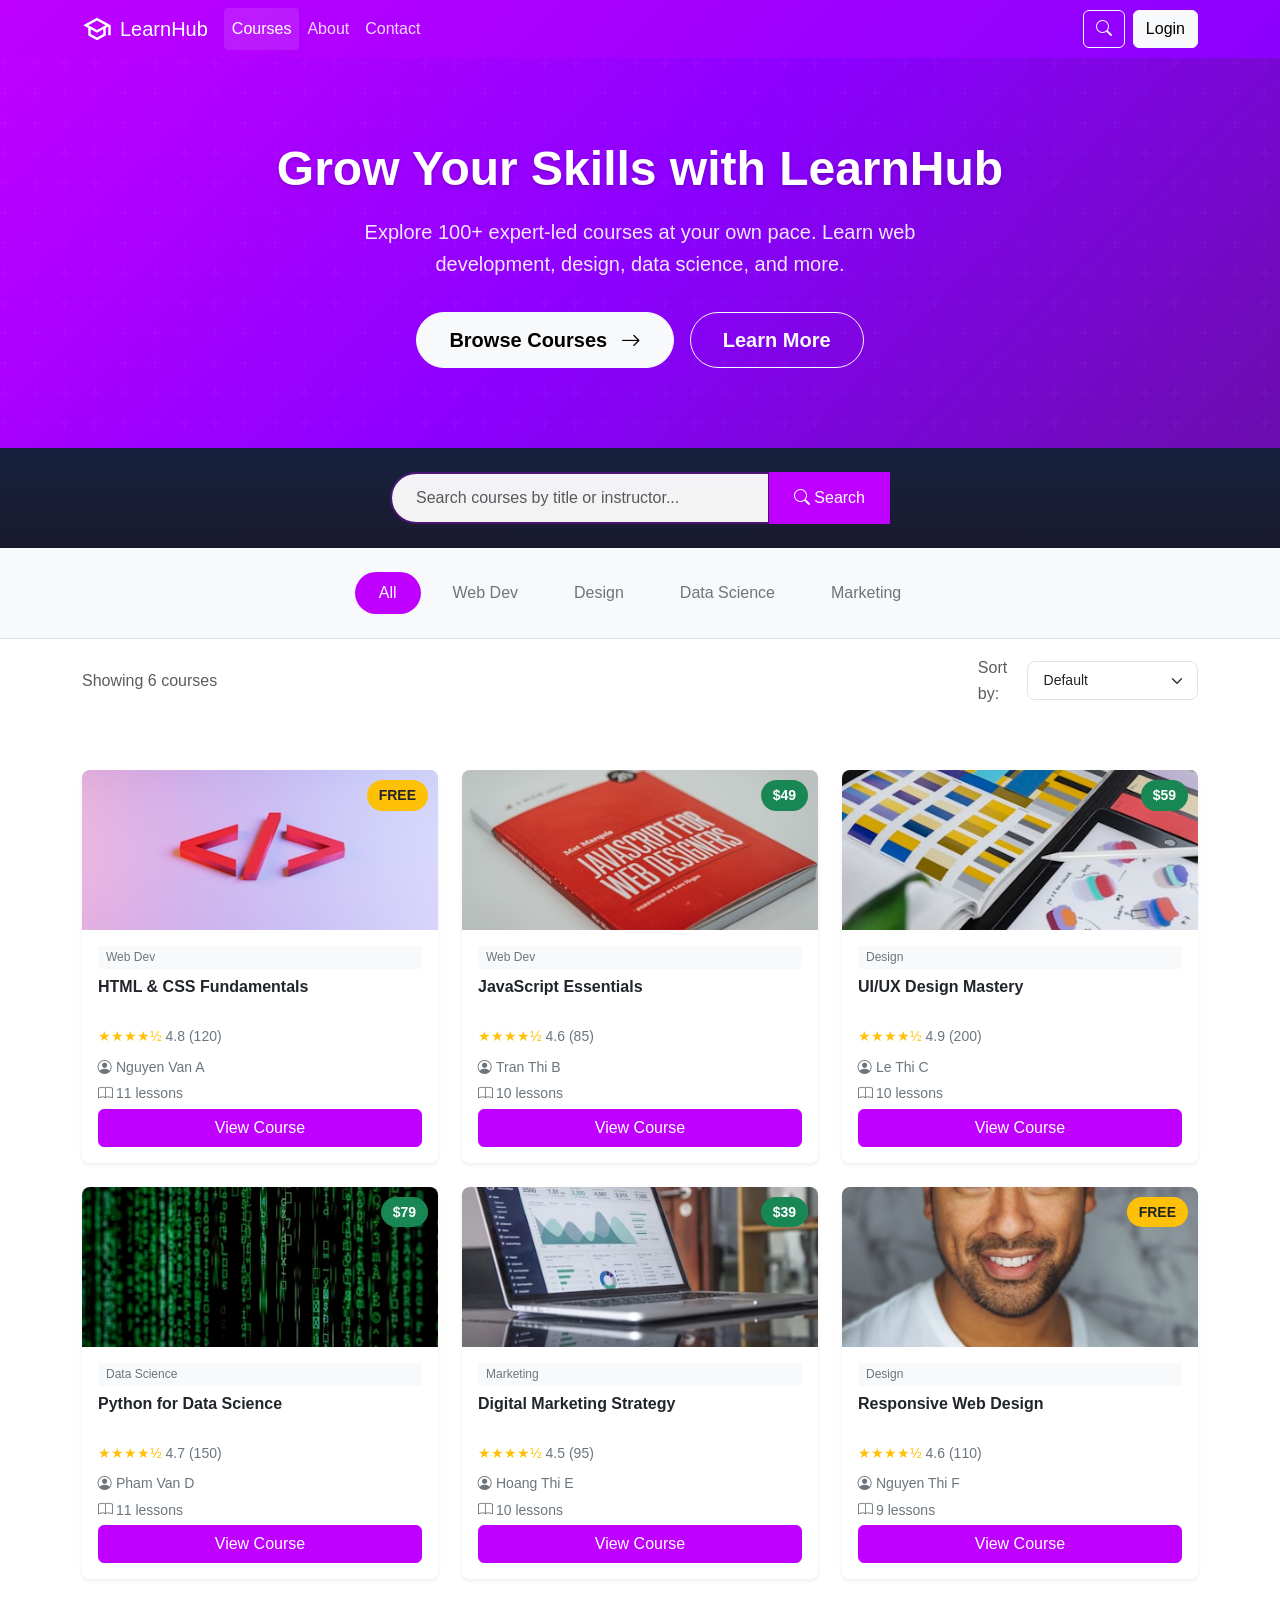
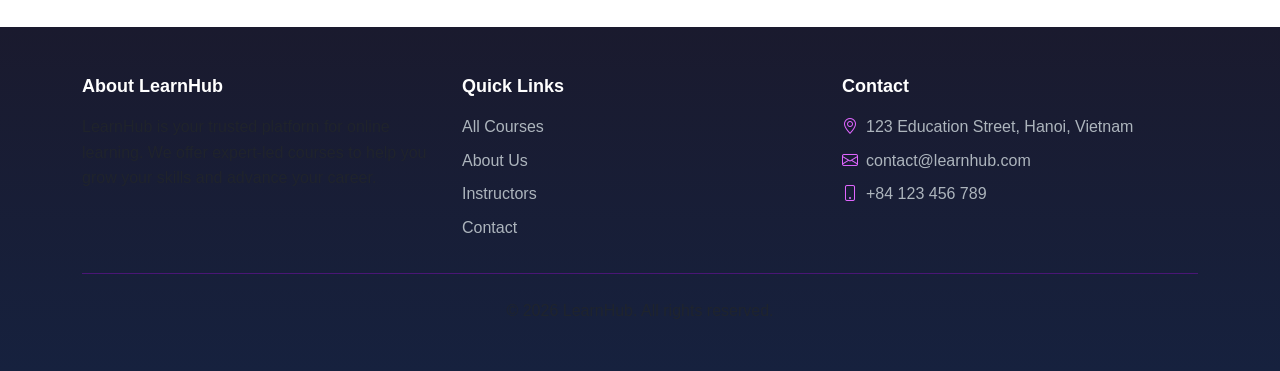
==== index.html @ 49fb9f7b "add problem 1: course list, course detail" ====
<!DOCTYPE html>
<html lang="en">
<head>
  <meta charset="UTF-8">
  <meta name="viewport" content="width=device-width, initial-scale=1.0">
  <meta name="description" content="LearnHub - Online Learning Platform. Explore expert-led courses in web development, design, data science, and marketing.">
  <title>LearnHub - Online Learning Platform</title>
  
  <!-- Bootstrap 5 CSS -->
  <link href="https://cdn.jsdelivr.net/npm/bootstrap@5.3.2/dist/css/bootstrap.min.css" rel="stylesheet">
  
  <!-- Bootstrap Icons -->
  <link href="https://cdn.jsdelivr.net/npm/bootstrap-icons@1.11.1/font/bootstrap-icons.css" rel="stylesheet">
  
  <!-- Custom Styles -->
  <link href="style.css" rel="stylesheet">
</head>
<body>
  <!-- Navbar Container -->
  <div id="navbar-container"></div>

  <!-- Main Content -->
  <main>
    <!-- Hero Section -->
    <section class="hero-section">
      <div class="container">
        <div class="row justify-content-center">
          <div class="col-lg-8 text-center hero-content">
            <h1 class="hero-title">Grow Your Skills with LearnHub</h1>
            <p class="hero-subtitle mx-auto">
              Explore 100+ expert-led courses at your own pace. Learn web development, design, data science, and more.
            </p>
            <div class="d-flex justify-content-center gap-3 flex-wrap">
              <a href="#courses" class="btn btn-light btn-lg hero-btn">
                Browse Courses <i class="bi bi-arrow-right ms-2"></i>
              </a>
              <a href="#courses" class="btn btn-outline-light btn-lg hero-btn">
                Learn More
              </a>
            </div>
          </div>
        </div>
      </div>
    </section>

    <!-- Search Bar Section -->
    <section class="search-bar-section" id="courses">
      <div class="container">
        <div class="search-input-group">
          <div class="input-group">
            <input type="text" id="search-input" class="form-control" placeholder="Search courses by title or instructor...">
            <button class="btn btn-primary btn-search" type="button" id="search-btn">
              <i class="bi bi-search"></i> Search
            </button>
            <button class="btn btn-outline-secondary hidden" type="button" id="clear-search-btn">
              <i class="bi bi-x-lg"></i>
            </button>
          </div>
        </div>
      </div>
    </section>

    <!-- Category Tabs Section -->
    <section class="category-tabs">
      <div class="container">
        <div class="d-flex justify-content-center flex-wrap gap-2" id="category-tabs">
          <button class="category-tab active" data-category="all">All</button>
          <button class="category-tab" data-category="web-dev">Web Dev</button>
          <button class="category-tab" data-category="design">Design</button>
          <button class="category-tab" data-category="data-science">Data Science</button>
          <button class="category-tab" data-category="marketing">Marketing</button>
        </div>
      </div>
    </section>

    <!-- Sort Section -->
    <section class="sort-section">
      <div class="container">
        <div class="d-flex justify-content-between align-items-center flex-wrap gap-3">
          <p class="mb-0 text-muted" id="result-count">Showing all courses</p>
          <div class="d-flex align-items-center gap-2">
            <label for="sort-select" class="text-muted">Sort by:</label>
            <select id="sort-select" class="sort-select form-select form-select-sm">
              <option value="default">Default</option>
              <option value="price-low">Price: Low to High</option>
              <option value="price-high">Price: High to Low</option>
              <option value="rating">Rating: High to Low</option>
            </select>
          </div>
        </div>
      </div>
    </section>

    <!-- Course Grid Section -->
    <section class="courses-section">
      <div class="container">
        <div class="row g-4" id="course-grid">
          <!-- Course cards will be rendered by JavaScript -->
        </div>
      </div>
    </section>
  </main>

  <!-- Footer Container -->
  <div id="footer-container"></div>

  <!-- Bootstrap 5 JS Bundle -->
  <script src="https://cdn.jsdelivr.net/npm/bootstrap@5.3.2/dist/js/bootstrap.bundle.min.js"></script>
  
  <!-- App JavaScript -->
  <script src="app.js"></script>
  
  <!-- Index Page JavaScript -->
  <script>
    // State variables for filtering and sorting
    let currentSearch = "";
    let currentCategory = "all";
    let currentSort = "default";
    let displayedCourses = [];

    // Initialize the page when DOM is ready
    document.addEventListener("DOMContentLoaded", function() {
      renderNavbar("courses");
      renderFooter();
      initializeFilters();
      renderDisplayedCourses();
    });

    // Initialize filter event listeners
    function initializeFilters() {
      const searchInput = document.getElementById("search-input");
      const searchBtn = document.getElementById("search-btn");
      const clearSearchBtn = document.getElementById("clear-search-btn");
      const sortSelect = document.getElementById("sort-select");
      const categoryTabs = document.getElementById("category-tabs");

      // Search input with live filtering
      searchInput.addEventListener("input", function() {
        currentSearch = this.value;
        clearSearchBtn.style.display = currentSearch ? "block" : "none";
        applyFilters();
      });

      // Search button click
      searchBtn.addEventListener("click", function() {
        currentSearch = searchInput.value;
        applyFilters();
      });

      // Clear search button
      clearSearchBtn.addEventListener("click", function() {
        searchInput.value = "";
        currentSearch = "";
        this.style.display = "none";
        applyFilters();
      });

      // Sort dropdown change
      sortSelect.addEventListener("change", function() {
        currentSort = this.value;
        applyFilters();
      });

      // Category tab clicks (using event delegation)
      categoryTabs.addEventListener("click", function(e) {
        const tab = e.target.closest(".category-tab");
        if (!tab) return;

        // Update active state
        categoryTabs.querySelectorAll(".category-tab").forEach(t => t.classList.remove("active"));
        tab.classList.add("active");

        // Apply filter
        currentCategory = tab.dataset.category;
        applyFilters();
      });
    }

    // Apply all filters and render courses
    function applyFilters() {
      // Filter by search
      let filtered = filterCoursesBySearch(COURSES, currentSearch);
      
      // Filter by category
      filtered = filterCoursesByCategory(filtered, currentCategory);
      
      // Sort
      filtered = sortCourses(filtered, currentSort);
      
      // Update displayed courses
      displayedCourses = filtered;
      
      // Update result count
      updateResultCount();
      
      // Render
      renderCourseGrid(displayedCourses);
    }

    // Update the result count text
    function updateResultCount() {
      const countText = document.getElementById("result-count");
      const total = displayedCourses.length;
      const word = total === 1 ? "course" : "courses";
      countText.textContent = `Showing ${total} ${word}`;
    }

    // Render courses on initial load
    function renderDisplayedCourses() {
      displayedCourses = [...COURSES];
      renderCourseGrid(displayedCourses);
      updateResultCount();
    }
  </script>
</body>
</html>
---- style.css ----
/**
 * LearnHub - Online Learning Platform
 * style.css - Shared styles for all pages
 */

/* ==================== ROOT VARIABLES ==================== */
:root {
  --lh-primary: #bf00ff;
  --lh-primary-dark: #9900cc;
  --lh-primary-light: #e066ff;
  --lh-primary-glow: rgba(191, 0, 255, 0.5);
  --lh-secondary: #6c757d;
  --lh-success: #198754;
  --lh-danger: #dc3545;
  --lh-warning: #ffc107;
  --lh-info: #0dcaf0;
  --lh-light: #f8f9fa;
  --lh-dark: #212529;
  --lh-border-radius: 0.5rem;
  --lh-shadow: 0 0.125rem 0.25rem rgba(0, 0, 0, 0.075);
  --lh-shadow-lg: 0 1rem 3rem rgba(0, 0, 0, 0.175);
  --lh-transition: all 0.3s ease-in-out;
}

/* ==================== UTILITY CLASSES ==================== */
.d-none { display: none !important; }
.hidden { display: none !important; }
.detail-banner-img { max-height: 400px; object-fit: cover; }
.card-img-fixed { height: 160px; object-fit: cover; }
.progress-bar-fill { width: 0%; }

/* ==================== BACK BUTTON ==================== */
.back-btn-container {
  background: linear-gradient(180deg, #16213e 0%, #1a1a2e 100%);
  padding: 1rem 0;
}

.back-btn {
  color: var(--lh-primary-light);
  text-decoration: none;
  font-weight: 500;
  display: inline-flex;
  align-items: center;
  gap: 0.5rem;
  transition: var(--lh-transition);
}

.back-btn:hover {
  color: white;
  text-shadow: 0 0 10px var(--lh-primary-glow);
}

.back-btn i {
  transition: transform 0.2s ease;
}

.back-btn:hover i {
  transform: translateX(-4px);
}

/* ==================== NAVBAR GRADIENT ==================== */
.navbar-gradient {
  background: linear-gradient(135deg, var(--lh-primary) 0%, #8b00ff 100%);
}

/* ==================== FOOTER GRADIENT ==================== */
.footer-gradient {
  background: linear-gradient(180deg, #1a1a2e 0%, #16213e 100%);
}

.footer-heading-accent {
  color: var(--lh-primary-light);
}

.footer-icon-accent {
  color: var(--lh-primary-light);
}

.footer-border-top {
  border-color: rgba(191, 0, 255, 0.3) !important;
}

.footer-link:hover {
  color: var(--lh-primary-light);
  padding-left: 5px;
  text-shadow: 0 0 10px var(--lh-primary-glow);
}

/* ==================== BASE STYLES ==================== */
* {
  box-sizing: border-box;
}

body {
  font-family: 'Segoe UI', Tahoma, Geneva, Verdana, sans-serif;
  line-height: 1.6;
  color: var(--lh-dark);
  background-color: #fff;
  min-height: 100vh;
  display: flex;
  flex-direction: column;
}

main {
  flex: 1;
}

/* ==================== TYPOGRAPHY ==================== */
h1, h2, h3, h4, h5, h6 {
  font-weight: 600;
  line-height: 1.3;
}

.text-primary {
  color: var(--lh-primary) !important;
}

/* ==================== NAVBAR ==================== */
.navbar-brand svg {
  fill: currentColor;
}

.navbar-dark .navbar-nav .nav-link {
  color: rgba(255, 255, 255, 0.85);
  font-weight: 500;
  transition: var(--lh-transition);
}

.navbar-dark .navbar-nav .nav-link:hover,
.navbar-dark .navbar-nav .nav-link.active {
  color: #fff;
  background-color: rgba(255, 255, 255, 0.1);
  border-radius: 0.25rem;
}

/* ==================== HERO SECTION ==================== */
.hero-section {
  background: linear-gradient(135deg, var(--lh-primary) 0%, #8b00ff 50%, #6a0dad 100%);
  color: white;
  padding: 5rem 0;
  position: relative;
  overflow: hidden;
}

.hero-section::before {
  content: '';
  position: absolute;
  top: 0;
  left: 0;
  right: 0;
  bottom: 0;
  background: url("data:image/svg+xml,%3Csvg width='60' height='60' viewBox='0 0 60 60' xmlns='http://www.w3.org/2000/svg'%3E%3Cg fill='none' fill-rule='evenodd'%3E%3Cg fill='%23ffffff' fill-opacity='0.05'%3E%3Cpath d='M36 34v-4h-2v4h-4v2h4v4h2v-4h4v-2h-4zm0-30V0h-2v4h-4v2h4v4h2V6h4V4h-4zM6 34v-4H4v4H0v2h4v4h2v-4h4v-2H6zM6 4V0H4v4H0v2h4v4h2V6h4V4H6z'/%3E%3C/g%3E%3C/g%3E%3C/svg%3E");
  opacity: 0.5;
}

.hero-content {
  position: relative;
  z-index: 1;
}

.hero-title {
  font-size: 3rem;
  font-weight: 700;
  margin-bottom: 1rem;
  text-shadow: 0 2px 4px rgba(0, 0, 0, 0.2);
}

.hero-subtitle {
  font-size: 1.25rem;
  opacity: 0.9;
  margin-bottom: 2rem;
  max-width: 600px;
}

.hero-btn {
  padding: 0.75rem 2rem;
  font-weight: 600;
  border-radius: 50px;
  transition: var(--lh-transition);
}

.hero-btn:hover {
  transform: translateY(-2px);
  box-shadow: 0 0 25px var(--lh-primary-glow), var(--lh-shadow-lg);
}

/* ==================== CATEGORY TABS ==================== */
.category-tabs {
  background-color: var(--lh-light);
  padding: 1.5rem 0;
  border-bottom: 1px solid #dee2e6;
}

.category-tab {
  border: none;
  background: transparent;
  padding: 0.5rem 1.5rem;
  font-weight: 500;
  color: var(--lh-secondary);
  cursor: pointer;
  transition: var(--lh-transition);
  border-radius: 50px;
}

.category-tab:hover {
  color: var(--lh-primary);
  background-color: rgba(191, 0, 255, 0.1);
}

.category-tab.active {
  background-color: var(--lh-primary);
  color: white;
}

/* ==================== COURSE GRID ==================== */
.courses-section {
  padding: 3rem 0;
}

/* ==================== COURSE CARD ==================== */
.course-card {
  transition: var(--lh-transition);
}

.course-card:hover {
  transform: translateY(-5px);
}

.course-card .card {
  border: none;
  border-radius: var(--lh-border-radius);
  overflow: hidden;
  transition: var(--lh-transition);
}

.course-card:hover .card {
  box-shadow: 0 0 25px var(--lh-primary-glow), var(--lh-shadow-lg) !important;
}

.course-card .card-img-wrapper {
  position: relative;
  overflow: hidden;
}

.course-card .card-img-top {
  transition: transform 0.5s ease;
}

.course-card:hover .card-img-top {
  transform: scale(1.05);
}

.price-badge {
  position: absolute;
  top: 10px;
  right: 10px;
  background-color: var(--lh-success);
  color: white;
  padding: 0.25rem 0.75rem;
  border-radius: 20px;
  font-weight: 600;
  font-size: 0.875rem;
}

.price-badge.free {
  background-color: var(--lh-warning);
  color: var(--lh-dark);
}

.category-badge {
  display: inline-block;
  background-color: var(--lh-light);
  color: var(--lh-secondary);
  padding: 0.125rem 0.5rem;
  border-radius: 4px;
  font-size: 0.75rem;
  font-weight: 500;
  margin-bottom: 0.5rem;
}

.card-title {
  min-height: 2.5rem;
  display: -webkit-box;
  -webkit-line-clamp: 2;
  -webkit-box-orient: vertical;
  overflow: hidden;
}

.rating-stars {
  color: var(--lh-warning);
  font-size: 0.875rem;
}

.rating-text {
  color: var(--lh-secondary);
  font-size: 0.875rem;
}

.instructor-text,
.lessons-text {
  font-size: 0.875rem;
  color: var(--lh-secondary);
  margin-bottom: 0.25rem;
}

/* ==================== SEARCH BAR ==================== */
.search-bar-section {
  padding: 1.5rem 0;
  background: linear-gradient(180deg, #16213e 0%, #1a1a2e 100%);
}

.search-input-group {
  max-width: 500px;
  margin: 0 auto;
}

.search-input-group .form-control {
  border-radius: 50px 0 0 50px;
  padding: 0.75rem 1.5rem;
  border: 2px solid rgba(191, 0, 255, 0.3);
  background-color: rgba(255, 255, 255, 0.95);
}

.search-input-group .form-control:focus {
  border-color: var(--lh-primary);
  box-shadow: 0 0 15px var(--lh-primary-glow);
}

.search-input-group .btn-search {
  border-radius: 0 50px 50px 0;
  padding: 0.75rem 1.5rem;
}

/* ==================== SORT DROPDOWN ==================== */
.sort-section {
  padding: 1rem 0;
}

.sort-select {
  border-radius: var(--lh-border-radius);
  padding: 0.5rem 1rem;
  border: 1px solid #dee2e6;
  cursor: pointer;
}

/* ==================== COURSE DETAIL PAGE ==================== */
.detail-banner {
  background: linear-gradient(135deg, var(--lh-dark) 0%, var(--lh-primary-dark) 100%);
  color: white;
  padding: 4rem 0 3rem;
}

.detail-title {
  font-size: 2.5rem;
  font-weight: 700;
  margin-bottom: 1rem;
}

.detail-meta {
  display: flex;
  flex-wrap: wrap;
  gap: 1.5rem;
  margin-bottom: 1rem;
}

.detail-rating {
  color: var(--lh-warning);
}

.detail-sidebar {
  position: sticky;
  top: 2rem;
}

.sidebar-card {
  border-radius: var(--lh-border-radius);
  box-shadow: var(--lh-shadow-lg);
  overflow: hidden;
}

.sidebar-card .card-img-top {
  height: 200px;
  object-fit: cover;
}

.sidebar-price {
  font-size: 2rem;
  font-weight: 700;
  color: var(--lh-primary);
}

.sidebar-features {
  list-style: none;
  padding: 0;
  margin: 0;
}

.sidebar-features li {
  padding: 0.5rem 0;
  border-bottom: 1px solid #dee2e6;
  display: flex;
  align-items: center;
}

.sidebar-features li:last-child {
  border-bottom: none;
}

.sidebar-features li i {
  margin-right: 0.5rem;
  color: var(--lh-success);
}

/* ==================== CURRICULUM ACCORDION ==================== */
.curriculum-section {
  padding: 2rem 0;
}

.accordion-item {
  border: 1px solid #dee2e6;
  margin-bottom: 0.5rem;
  border-radius: var(--lh-border-radius) !important;
}

.accordion-button {
  font-weight: 600;
  background-color: #f8f9fa;
}

.accordion-button:not(.collapsed) {
  background-color: var(--lh-primary);
  color: white;
}

.accordion-button::after {
  filter: brightness(0) invert(1);
}

.accordion-button:not(.collapsed)::after {
  filter: brightness(0) invert(1);
}

.section-complete-badge {
  background-color: var(--lh-success);
  color: white;
  padding: 0.125rem 0.5rem;
  border-radius: 4px;
  font-size: 0.75rem;
  margin-left: 0.5rem;
}

.lesson-item {
  display: flex;
  justify-content: space-between;
  align-items: center;
  padding: 0.75rem 1rem;
  border-bottom: 1px solid #f0f0f0;
}

.lesson-item:last-child {
  border-bottom: none;
}

.lesson-info {
  display: flex;
  align-items: center;
  gap: 0.75rem;
}

.lesson-checkbox {
  width: 1.25rem;
  height: 1.25rem;
  cursor: pointer;
}

.lesson-duration {
  color: var(--lh-secondary);
  font-size: 0.875rem;
}

/* ==================== WHAT YOU'LL LEARN ==================== */
.learning-outcomes {
  padding: 2rem 0;
}

.learning-list {
  list-style: none;
  padding: 0;
  margin: 0;
  display: grid;
  grid-template-columns: repeat(auto-fit, minmax(250px, 1fr));
  gap: 0.75rem;
}

.learning-list li {
  display: flex;
  align-items: flex-start;
  gap: 0.5rem;
}

.learning-list li i {
  color: var(--lh-success);
  margin-top: 0.25rem;
  flex-shrink: 0;
}

/* ==================== PROGRESS BAR ==================== */
.progress-section {
  padding: 1rem 0;
  background-color: var(--lh-light);
  border-radius: var(--lh-border-radius);
  margin-bottom: 1rem;
}

.progress-label {
  font-weight: 600;
  margin-bottom: 0.5rem;
}

.progress-bar-track {
  height: 10px;
  background-color: #dee2e6;
  border-radius: 5px;
  overflow: hidden;
}

.progress-bar-fill {
  height: 100%;
  background: linear-gradient(90deg, var(--lh-primary) 0%, var(--lh-info) 100%);
  border-radius: 5px;
  transition: width 0.5s ease;
}

/* ==================== QUIZ SECTION ==================== */
.quiz-section {
  padding: 1rem;
  background-color: #f8f9fa;
  border-radius: var(--lh-border-radius);
  margin-top: 1rem;
}

.quiz-question {
  margin-bottom: 1.5rem;
  padding-bottom: 1rem;
  border-bottom: 1px solid #dee2e6;
}

.quiz-question:last-child {
  border-bottom: none;
  margin-bottom: 0;
  padding-bottom: 0;
}

.quiz-question h5 {
  margin-bottom: 1rem;
}

.quiz-option {
  display: flex;
  align-items: center;
  padding: 0.75rem;
  margin-bottom: 0.5rem;
  background-color: white;
  border: 2px solid #dee2e6;
  border-radius: var(--lh-border-radius);
  cursor: pointer;
  transition: var(--lh-transition);
}

.quiz-option:hover {
  border-color: var(--lh-primary);
}

.quiz-option.selected {
  border-color: var(--lh-primary);
  background-color: rgba(13, 110, 253, 0.05);
}

.quiz-option.correct {
  border-color: var(--lh-success);
  background-color: rgba(25, 135, 84, 0.1);
}

.quiz-option.incorrect {
  border-color: var(--lh-danger);
  background-color: rgba(220, 53, 69, 0.1);
}

.quiz-result {
  padding: 1rem;
  border-radius: var(--lh-border-radius);
  margin-top: 1rem;
}

.quiz-result.pass {
  background-color: rgba(25, 135, 84, 0.1);
  color: var(--lh-success);
  border: 1px solid var(--lh-success);
}

.quiz-result.fail {
  background-color: rgba(220, 53, 69, 0.1);
  color: var(--lh-danger);
  border: 1px solid var(--lh-danger);
}

/* ==================== FOOTER ==================== */
.site-footer {
  margin-top: auto;
}

.footer-heading {
  font-size: 1.125rem;
  font-weight: 600;
  margin-bottom: 1rem;
  color: white;
}

.footer-links {
  list-style: none;
  padding: 0;
  margin: 0;
}

.footer-links li {
  margin-bottom: 0.5rem;
}

.site-footer a {
  color: #adb5bd;
  text-decoration: none;
  transition: var(--lh-transition);
}

.site-footer a:hover {
  color: var(--lh-primary-light);
  padding-left: 5px;
  text-shadow: 0 0 10px var(--lh-primary-glow);
}

.footer-contact li {
  color: #adb5bd;
}

.footer-contact li {
  margin-bottom: 0.5rem;
}

.footer-bottom {
  border-top: 1px solid rgba(255, 255, 255, 0.1);
}

/* ==================== TOAST NOTIFICATION ==================== */
.toast-notification {
  position: fixed;
  bottom: 20px;
  right: 20px;
  padding: 1rem 1.5rem;
  border-radius: var(--lh-border-radius);
  color: white;
  font-weight: 500;
  z-index: 9999;
  opacity: 0;
  transform: translateY(20px);
  transition: all 0.3s ease;
}

.toast-notification.show {
  opacity: 1;
  transform: translateY(0);
}

.toast-notification.toast-success {
  background-color: var(--lh-success);
}

.toast-notification.toast-error {
  background-color: var(--lh-danger);
}

.toast-notification.toast-info {
  background-color: var(--lh-info);
}

/* ==================== ADMIN PAGE ==================== */
.admin-sidebar {
  min-height: 100vh;
  background-color: var(--lh-dark);
  color: white;
}

.sidebar-menu {
  list-style: none;
  padding: 0;
  margin: 0;
}

.sidebar-menu li {
  padding: 0.75rem 1rem;
  cursor: pointer;
  transition: var(--lh-transition);
  display: flex;
  align-items: center;
  gap: 0.75rem;
}

.sidebar-menu li:hover {
  background-color: rgba(255, 255, 255, 0.1);
}

.sidebar-menu li.active {
  background-color: var(--lh-primary);
}

.admin-header {
  background-color: white;
  border-bottom: 1px solid #dee2e6;
  padding: 1rem 0;
}

.admin-table th {
  font-weight: 600;
  background-color: var(--lh-light);
}

.admin-table td {
  vertical-align: middle;
}

.status-badge {
  padding: 0.25rem 0.75rem;
  border-radius: 20px;
  font-size: 0.75rem;
  font-weight: 600;
}

.status-badge.published {
  background-color: rgba(25, 135, 84, 0.1);
  color: var(--lh-success);
}

.status-badge.draft {
  background-color: rgba(108, 117, 125, 0.1);
  color: var(--lh-secondary);
}

.action-btns {
  display: flex;
  gap: 0.5rem;
}

.action-btns button {
  padding: 0.375rem 0.75rem;
  border: none;
  border-radius: 4px;
  cursor: pointer;
  transition: var(--lh-transition);
}

.action-btns .btn-edit {
  background-color: var(--lh-info);
  color: white;
}

.action-btns .btn-edit:hover {
  background-color: #0aa2c0;
}

.action-btns .btn-delete {
  background-color: var(--lh-danger);
  color: white;
}

.action-btns .btn-delete:hover {
  background-color: #bb2d3b;
}

/* ==================== MODAL ==================== */
.modal-header {
  background-color: var(--lh-primary);
  color: white;
}

.modal-header .btn-close {
  filter: brightness(0) invert(1);
}

/* ==================== RESPONSIVE STYLES ==================== */
@media (max-width: 991.98px) {
  .hero-title {
    font-size: 2.5rem;
  }

  .detail-title {
    font-size: 2rem;
  }

  .detail-sidebar {
    position: static;
    margin-top: 2rem;
  }
}

@media (max-width: 767.98px) {
  .hero-section {
    padding: 3rem 0;
  }

  .hero-title {
    font-size: 2rem;
  }

  .hero-subtitle {
    font-size: 1rem;
  }

  .hero-btn {
    padding: 0.625rem 1.5rem;
    font-size: 0.875rem;
  }

  .detail-meta {
    flex-direction: column;
    gap: 0.5rem;
  }

  .learning-list {
    grid-template-columns: 1fr;
  }

  .admin-sidebar {
    min-height: auto;
  }
}

@media (max-width: 575.98px) {
  .hero-section {
    padding: 2rem 0;
  }

  .hero-title {
    font-size: 1.75rem;
  }

  .detail-title {
    font-size: 1.5rem;
  }

  .category-tabs {
    overflow-x: auto;
    flex-wrap: nowrap;
    -webkit-overflow-scrolling: touch;
    padding-bottom: 1rem;
  }

  .category-tab {
    white-space: nowrap;
    padding: 0.5rem 1rem;
  }

  .sidebar-price {
    font-size: 1.5rem;
  }
}

/* ==================== UTILITY CLASSES ==================== */
.border-primary {
  border-color: var(--lh-primary) !important;
}

.bg-primary {
  background-color: var(--lh-primary) !important;
}

.btn-primary {
  background-color: var(--lh-primary);
  border-color: var(--lh-primary);
}

.btn-primary:hover {
  background-color: var(--lh-primary-dark);
  border-color: var(--lh-primary-dark);
}
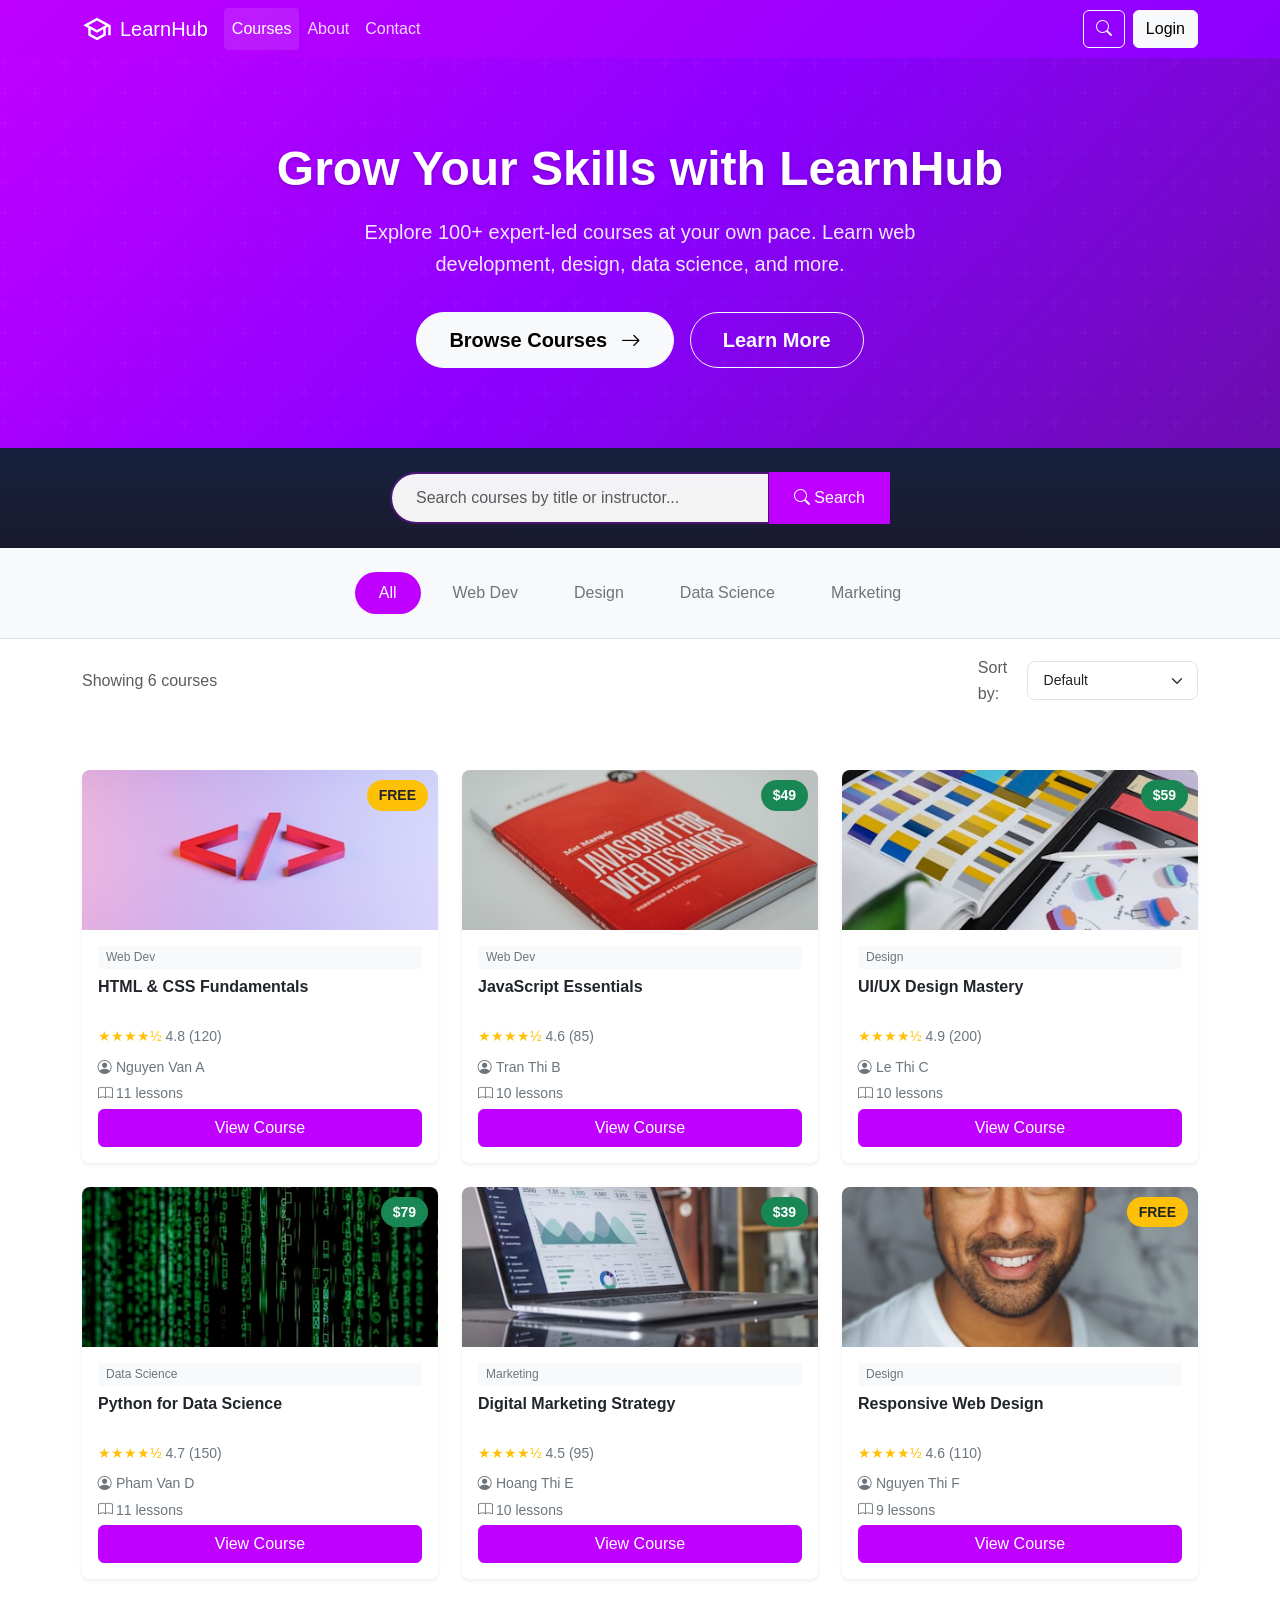
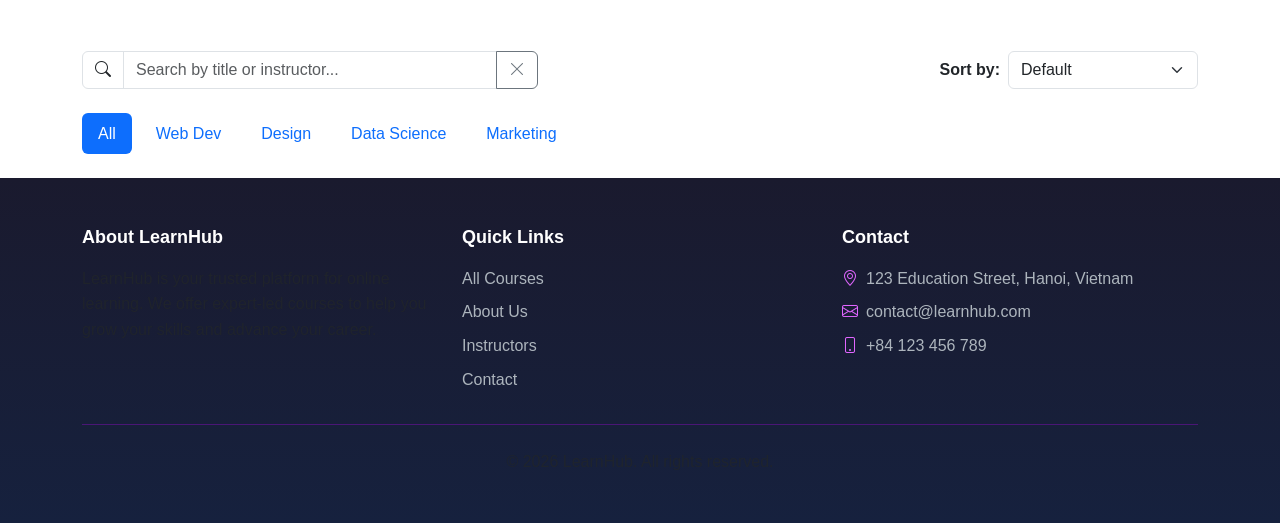
==== commit c8d9ea01: "problem 2" ====
--- a/index.html
+++ b/index.html
@@ -1,216 +1,337 @@
-<!DOCTYPE html>
+<!doctype html>
 <html lang="en">
-<head>
-  <meta charset="UTF-8">
-  <meta name="viewport" content="width=device-width, initial-scale=1.0">
-  <meta name="description" content="LearnHub - Online Learning Platform. Explore expert-led courses in web development, design, data science, and marketing.">
-  <title>LearnHub - Online Learning Platform</title>
-  
-  <!-- Bootstrap 5 CSS -->
-  <link href="https://cdn.jsdelivr.net/npm/bootstrap@5.3.2/dist/css/bootstrap.min.css" rel="stylesheet">
-  
-  <!-- Bootstrap Icons -->
-  <link href="https://cdn.jsdelivr.net/npm/bootstrap-icons@1.11.1/font/bootstrap-icons.css" rel="stylesheet">
-  
-  <!-- Custom Styles -->
-  <link href="style.css" rel="stylesheet">
-</head>
-<body>
-  <!-- Navbar Container -->
-  <div id="navbar-container"></div>
-
-  <!-- Main Content -->
-  <main>
-    <!-- Hero Section -->
-    <section class="hero-section">
-      <div class="container">
-        <div class="row justify-content-center">
-          <div class="col-lg-8 text-center hero-content">
-            <h1 class="hero-title">Grow Your Skills with LearnHub</h1>
-            <p class="hero-subtitle mx-auto">
-              Explore 100+ expert-led courses at your own pace. Learn web development, design, data science, and more.
-            </p>
-            <div class="d-flex justify-content-center gap-3 flex-wrap">
-              <a href="#courses" class="btn btn-light btn-lg hero-btn">
-                Browse Courses <i class="bi bi-arrow-right ms-2"></i>
-              </a>
-              <a href="#courses" class="btn btn-outline-light btn-lg hero-btn">
-                Learn More
-              </a>
-            </div>
-          </div>
-        </div>
-      </div>
-    </section>
-
-    <!-- Search Bar Section -->
-    <section class="search-bar-section" id="courses">
-      <div class="container">
-        <div class="search-input-group">
-          <div class="input-group">
-            <input type="text" id="search-input" class="form-control" placeholder="Search courses by title or instructor...">
-            <button class="btn btn-primary btn-search" type="button" id="search-btn">
-              <i class="bi bi-search"></i> Search
-            </button>
-            <button class="btn btn-outline-secondary hidden" type="button" id="clear-search-btn">
-              <i class="bi bi-x-lg"></i>
-            </button>
-          </div>
-        </div>
-      </div>
-    </section>
-
-    <!-- Category Tabs Section -->
-    <section class="category-tabs">
-      <div class="container">
-        <div class="d-flex justify-content-center flex-wrap gap-2" id="category-tabs">
-          <button class="category-tab active" data-category="all">All</button>
-          <button class="category-tab" data-category="web-dev">Web Dev</button>
-          <button class="category-tab" data-category="design">Design</button>
-          <button class="category-tab" data-category="data-science">Data Science</button>
-          <button class="category-tab" data-category="marketing">Marketing</button>
-        </div>
-      </div>
-    </section>
-
-    <!-- Sort Section -->
-    <section class="sort-section">
-      <div class="container">
-        <div class="d-flex justify-content-between align-items-center flex-wrap gap-3">
-          <p class="mb-0 text-muted" id="result-count">Showing all courses</p>
-          <div class="d-flex align-items-center gap-2">
-            <label for="sort-select" class="text-muted">Sort by:</label>
-            <select id="sort-select" class="sort-select form-select form-select-sm">
-              <option value="default">Default</option>
-              <option value="price-low">Price: Low to High</option>
-              <option value="price-high">Price: High to Low</option>
-              <option value="rating">Rating: High to Low</option>
-            </select>
-          </div>
-        </div>
-      </div>
-    </section>
-
-    <!-- Course Grid Section -->
-    <section class="courses-section">
-      <div class="container">
-        <div class="row g-4" id="course-grid">
-          <!-- Course cards will be rendered by JavaScript -->
-        </div>
-      </div>
-    </section>
-  </main>
-
-  <!-- Footer Container -->
-  <div id="footer-container"></div>
-
-  <!-- Bootstrap 5 JS Bundle -->
-  <script src="https://cdn.jsdelivr.net/npm/bootstrap@5.3.2/dist/js/bootstrap.bundle.min.js"></script>
-  
-  <!-- App JavaScript -->
-  <script src="app.js"></script>
-  
-  <!-- Index Page JavaScript -->
-  <script>
-    // State variables for filtering and sorting
-    let currentSearch = "";
-    let currentCategory = "all";
-    let currentSort = "default";
-    let displayedCourses = [];
-
-    // Initialize the page when DOM is ready
-    document.addEventListener("DOMContentLoaded", function() {
-      renderNavbar("courses");
-      renderFooter();
-      initializeFilters();
-      renderDisplayedCourses();
-    });
-
-    // Initialize filter event listeners
-    function initializeFilters() {
-      const searchInput = document.getElementById("search-input");
-      const searchBtn = document.getElementById("search-btn");
-      const clearSearchBtn = document.getElementById("clear-search-btn");
-      const sortSelect = document.getElementById("sort-select");
-      const categoryTabs = document.getElementById("category-tabs");
-
-      // Search input with live filtering
-      searchInput.addEventListener("input", function() {
-        currentSearch = this.value;
-        clearSearchBtn.style.display = currentSearch ? "block" : "none";
-        applyFilters();
+  <head>
+    <meta charset="UTF-8" />
+    <meta name="viewport" content="width=device-width, initial-scale=1.0" />
+    <meta
+      name="description"
+      content="LearnHub - Online Learning Platform. Explore expert-led courses in web development, design, data science, and marketing."
+    />
+    <title>LearnHub - Online Learning Platform</title>
+
+    <!-- Bootstrap 5 CSS -->
+    <link
+      href="https://cdn.jsdelivr.net/npm/bootstrap@5.3.2/dist/css/bootstrap.min.css"
+      rel="stylesheet"
+    />
+
+    <!-- Bootstrap Icons -->
+    <link
+      href="https://cdn.jsdelivr.net/npm/bootstrap-icons@1.11.1/font/bootstrap-icons.css"
+      rel="stylesheet"
+    />
+
+    <!-- Custom Styles -->
+    <link href="style.css" rel="stylesheet" />
+  </head>
+  <body>
+    <!-- Navbar Container -->
+    <div id="navbar-container"></div>
+
+    <!-- Main Content -->
+    <main>
+      <!-- Hero Section -->
+      <section class="hero-section">
+        <div class="container">
+          <div class="row justify-content-center">
+            <div class="col-lg-8 text-center hero-content">
+              <h1 class="hero-title">Grow Your Skills with LearnHub</h1>
+              <p class="hero-subtitle mx-auto">
+                Explore 100+ expert-led courses at your own pace. Learn web
+                development, design, data science, and more.
+              </p>
+              <div class="d-flex justify-content-center gap-3 flex-wrap">
+                <a href="#courses" class="btn btn-light btn-lg hero-btn">
+                  Browse Courses <i class="bi bi-arrow-right ms-2"></i>
+                </a>
+                <a
+                  href="#courses"
+                  class="btn btn-outline-light btn-lg hero-btn"
+                >
+                  Learn More
+                </a>
+              </div>
+            </div>
+          </div>
+        </div>
+      </section>
+
+      <!-- Search Bar Section -->
+      <section class="search-bar-section" id="courses">
+        <div class="container">
+          <div class="search-input-group">
+            <div class="input-group">
+              <input
+                type="text"
+                id="search-input"
+                class="form-control"
+                placeholder="Search courses by title or instructor..."
+              />
+              <button
+                class="btn btn-primary btn-search"
+                type="button"
+                id="search-btn"
+              >
+                <i class="bi bi-search"></i> Search
+              </button>
+              <button
+                class="btn btn-outline-secondary hidden"
+                type="button"
+                id="clear-search-btn"
+              >
+                <i class="bi bi-x-lg"></i>
+              </button>
+            </div>
+          </div>
+        </div>
+      </section>
+
+      <!-- Category Tabs Section -->
+      <section class="category-tabs">
+        <div class="container">
+          <div
+            class="d-flex justify-content-center flex-wrap gap-2"
+            id="category-tabs"
+          >
+            <button class="category-tab active" data-category="all">All</button>
+            <button class="category-tab" data-category="web-dev">
+              Web Dev
+            </button>
+            <button class="category-tab" data-category="design">Design</button>
+            <button class="category-tab" data-category="data-science">
+              Data Science
+            </button>
+            <button class="category-tab" data-category="marketing">
+              Marketing
+            </button>
+          </div>
+        </div>
+      </section>
+
+      <!-- Sort Section -->
+      <section class="sort-section">
+        <div class="container">
+          <div
+            class="d-flex justify-content-between align-items-center flex-wrap gap-3"
+          >
+            <p class="mb-0 text-muted" id="result-count">Showing all courses</p>
+            <div class="d-flex align-items-center gap-2">
+              <label for="sort-select" class="text-muted">Sort by:</label>
+              <select
+                id="sort-select"
+                class="sort-select form-select form-select-sm"
+              >
+                <option value="default">Default</option>
+                <option value="price-low">Price: Low to High</option>
+                <option value="price-high">Price: High to Low</option>
+                <option value="rating">Rating: High to Low</option>
+              </select>
+            </div>
+          </div>
+        </div>
+      </section>
+
+      <!-- Course Grid Section -->
+      <section class="courses-section">
+        <div class="container">
+          <div class="row g-4" id="course-grid">
+            <!-- Course cards will be rendered by JavaScript -->
+          </div>
+        </div>
+      </section>
+
+      <!-- Search, Filter Tabs & Sort Controls -->
+      <section class="container my-4">
+        <div class="row g-3 align-items-center mb-4">
+          <!-- 1. Live Search Input -->
+          <div class="col-md-6 col-lg-5">
+            <div class="input-group">
+              <span class="input-group-text bg-white"
+                ><i class="bi bi-search"></i
+              ></span>
+              <input
+                type="text"
+                id="searchInput"
+                class="form-control"
+                placeholder="Search by title or instructor..."
+                aria-label="Search courses"
+              />
+              <button
+                class="btn btn-outline-secondary"
+                type="button"
+                id="clearSearchBtn"
+                title="Clear search"
+              >
+                <i class="bi bi-x-lg"></i>
+              </button>
+            </div>
+          </div>
+
+          <!-- 2. Sort Dropdown -->
+          <div class="col-md-6 col-lg-3 ms-auto text-md-end">
+            <div class="d-flex align-items-center justify-content-md-end gap-2">
+              <label
+                for="sortSelect"
+                class="form-label mb-0 text-nowrap fw-semibold"
+                >Sort by:</label
+              >
+              <select id="sortSelect" class="form-select w-auto">
+                <option value="default" selected>Default</option>
+                <option value="price-asc">Price: Low to High</option>
+                <option value="price-desc">Price: High to Low</option>
+                <option value="rating-desc">Rating: High to Low</option>
+              </select>
+            </div>
+          </div>
+        </div>
+
+        <!-- 3. Category Filter Tabs -->
+        <ul class="nav nav-pills mb-4 gap-2" id="categoryTabs">
+          <li class="nav-item">
+            <button class="nav-link active" data-category="All">All</button>
+          </li>
+          <li class="nav-item">
+            <button class="nav-link" data-category="Web Dev">Web Dev</button>
+          </li>
+          <li class="nav-item">
+            <button class="nav-link" data-category="Design">Design</button>
+          </li>
+          <li class="nav-item">
+            <button class="nav-link" data-category="Data Science">
+              Data Science
+            </button>
+          </li>
+          <li class="nav-item">
+            <button class="nav-link" data-category="Marketing">
+              Marketing
+            </button>
+          </li>
+        </ul>
+
+        <!-- Course Grid Container & No Results Message -->
+        <div class="row g-4" id="courseGrid"></div>
+        <div id="noResults" class="text-center py-5 d-none">
+          <i class="bi bi-search fs-1 text-muted"></i>
+          <h4 class="mt-3 text-muted">No courses found</h4>
+          <p class="text-muted">
+            Try adjusting your search or category filter criteria.
+          </p>
+        </div>
+      </section>
+    </main>
+
+    <!-- Footer Container -->
+    <div id="footer-container"></div>
+
+    <!-- Bootstrap 5 JS Bundle -->
+    <script src="https://cdn.jsdelivr.net/npm/bootstrap@5.3.2/dist/js/bootstrap.bundle.min.js"></script>
+
+    <!-- App JavaScript -->
+    <script src="app.js"></script>
+
+    <!-- Index Page JavaScript -->
+    <script>
+      // State variables for filtering and sorting
+      let currentSearch = '';
+      let currentCategory = 'all';
+      let currentSort = 'default';
+      let displayedCourses = [];
+
+      // Initialize the page when DOM is ready
+      document.addEventListener('DOMContentLoaded', function () {
+        renderNavbar('courses');
+        renderFooter();
+        initializeFilters();
+        renderDisplayedCourses();
       });
 
-      // Search button click
-      searchBtn.addEventListener("click", function() {
-        currentSearch = searchInput.value;
-        applyFilters();
-      });
-
-      // Clear search button
-      clearSearchBtn.addEventListener("click", function() {
-        searchInput.value = "";
-        currentSearch = "";
-        this.style.display = "none";
-        applyFilters();
-      });
-
-      // Sort dropdown change
-      sortSelect.addEventListener("change", function() {
-        currentSort = this.value;
-        applyFilters();
-      });
-
-      // Category tab clicks (using event delegation)
-      categoryTabs.addEventListener("click", function(e) {
-        const tab = e.target.closest(".category-tab");
-        if (!tab) return;
-
-        // Update active state
-        categoryTabs.querySelectorAll(".category-tab").forEach(t => t.classList.remove("active"));
-        tab.classList.add("active");
-
-        // Apply filter
-        currentCategory = tab.dataset.category;
-        applyFilters();
-      });
-    }
-
-    // Apply all filters and render courses
-    function applyFilters() {
-      // Filter by search
-      let filtered = filterCoursesBySearch(COURSES, currentSearch);
-      
-      // Filter by category
-      filtered = filterCoursesByCategory(filtered, currentCategory);
-      
-      // Sort
-      filtered = sortCourses(filtered, currentSort);
-      
-      // Update displayed courses
-      displayedCourses = filtered;
-      
-      // Update result count
-      updateResultCount();
-      
-      // Render
-      renderCourseGrid(displayedCourses);
-    }
-
-    // Update the result count text
-    function updateResultCount() {
-      const countText = document.getElementById("result-count");
-      const total = displayedCourses.length;
-      const word = total === 1 ? "course" : "courses";
-      countText.textContent = `Showing ${total} ${word}`;
-    }
-
-    // Render courses on initial load
-    function renderDisplayedCourses() {
-      displayedCourses = [...COURSES];
-      renderCourseGrid(displayedCourses);
-      updateResultCount();
-    }
-  </script>
-</body>
+      // Initialize filter event listeners
+      function initializeFilters() {
+        const searchInput = document.getElementById('search-input');
+        const searchBtn = document.getElementById('search-btn');
+        const clearSearchBtn = document.getElementById('clear-search-btn');
+        const sortSelect = document.getElementById('sort-select');
+        const categoryTabs = document.getElementById('category-tabs');
+
+        // Search input with live filtering
+        searchInput.addEventListener('input', function () {
+          currentSearch = this.value;
+          clearSearchBtn.style.display = currentSearch ? 'block' : 'none';
+          applyFilters();
+        });
+
+        // Search button click
+        searchBtn.addEventListener('click', function () {
+          currentSearch = searchInput.value;
+          applyFilters();
+        });
+
+        // Clear search button
+        clearSearchBtn.addEventListener('click', function () {
+          searchInput.value = '';
+          currentSearch = '';
+          this.style.display = 'none';
+          applyFilters();
+        });
+
+        // Sort dropdown change
+        sortSelect.addEventListener('change', function () {
+          currentSort = this.value;
+          applyFilters();
+        });
+
+        // Category tab clicks (using event delegation)
+        categoryTabs.addEventListener('click', function (e) {
+          const tab = e.target.closest('.category-tab');
+          if (!tab) return;
+
+          // Update active state
+          categoryTabs
+            .querySelectorAll('.category-tab')
+            .forEach((t) => t.classList.remove('active'));
+          tab.classList.add('active');
+
+          // Apply filter
+          currentCategory = tab.dataset.category;
+          applyFilters();
+        });
+      }
+
+      // Apply all filters and render courses
+      function applyFilters() {
+        // Filter by search
+        let filtered = filterCoursesBySearch(COURSES, currentSearch);
+
+        // Filter by category
+        filtered = filterCoursesByCategory(filtered, currentCategory);
+
+        // Sort
+        filtered = sortCourses(filtered, currentSort);
+
+        // Update displayed courses
+        displayedCourses = filtered;
+
+        // Update result count
+        updateResultCount();
+
+        // Render
+        renderCourseGrid(displayedCourses);
+      }
+
+      // Update the result count text
+      function updateResultCount() {
+        const countText = document.getElementById('result-count');
+        const total = displayedCourses.length;
+        const word = total === 1 ? 'course' : 'courses';
+        countText.textContent = `Showing ${total} ${word}`;
+      }
+
+      // Render courses on initial load
+      function renderDisplayedCourses() {
+        displayedCourses = [...COURSES];
+        renderCourseGrid(displayedCourses);
+        updateResultCount();
+      }
+    </script>
+  </body>
 </html>
